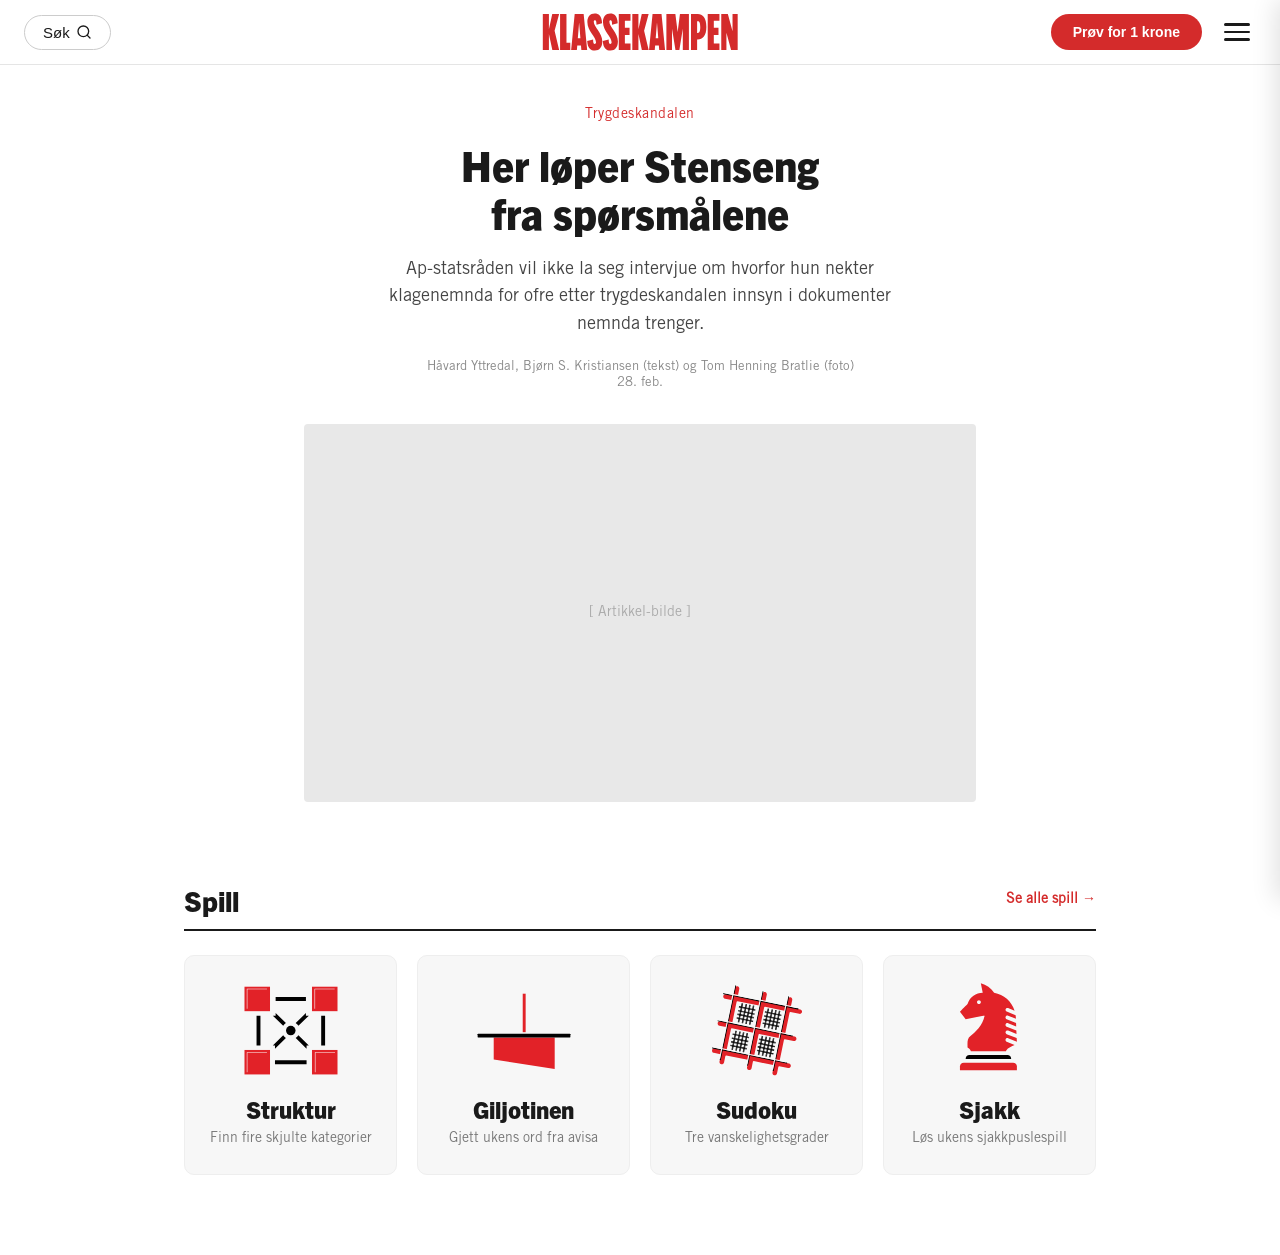
==== index.html @ 1e6fdad2 "Initial commit: KK env project" ====
<!DOCTYPE html>
<html lang="no">
<head>
  <meta charset="UTF-8">
  <meta name="viewport" content="width=device-width, initial-scale=1.0">
  <title>Klassekampen – Wireframe</title>
  <link rel="stylesheet" href="trade-gothic-lt-std-webfont/style.css">
  <style>
    /* ── Reset & Base ─────────────────────────────── */
    *, *::before, *::after { box-sizing: border-box; margin: 0; padding: 0; }

    body {
      font-family: 'Trade Gothic LT Std Regular', 'Helvetica Neue', -apple-system, BlinkMacSystemFont, 'Segoe UI', Roboto, Oxygen, Ubuntu, Cantarell, 'Fira Sans', 'Droid Sans', sans-serif;
      color: #1a1a1a;
      background: #fff;
      overflow-x: hidden;
    }

    /* ── Header ───────────────────────────────────── */
    header {
      position: sticky;
      top: 0;
      z-index: 100;
      display: flex;
      align-items: center;
      justify-content: space-between;
      padding: 14px 24px;
      background: #fff;
      border-bottom: 1px solid #e5e5e5;
    }

    .header-left { display: flex; align-items: center; }
    .header-center { position: absolute; left: 50%; transform: translateX(-50%); }
    .header-right { display: flex; align-items: center; gap: 16px; }

    /* Search button */
    .btn-search {
      display: flex;
      align-items: center;
      gap: 6px;
      background: none;
      border: 1.5px solid #ccc;
      border-radius: 24px;
      padding: 8px 18px;
      font-size: 15px;
      color: #1a1a1a;
      cursor: pointer;
      transition: border-color .2s;
    }
    .btn-search:hover { border-color: #888; }
    .btn-search svg { width: 16px; height: 16px; }

    /* Logo */
    .logo {
      display: flex;
      align-items: center;
      text-decoration: none;
    }
    .logo svg {
      height: 38px;
      width: auto;
      fill: #d42b2b;
    }
    @media (max-width: 600px) { .logo svg { height: 26px; } }

    /* CTA button */
    .btn-cta {
      background: #d42b2b;
      color: #fff;
      border: none;
      border-radius: 28px;
      padding: 10px 22px;
      font-size: 14px;
      font-weight: 600;
      cursor: pointer;
      white-space: nowrap;
      transition: background .2s;
    }
    .btn-cta:hover { background: #b82222; }

    /* Hamburger button */
    .btn-hamburger {
      background: none;
      border: none;
      cursor: pointer;
      display: flex;
      flex-direction: column;
      gap: 5px;
      padding: 6px;
    }
    .btn-hamburger span {
      display: block;
      width: 26px;
      height: 2.5px;
      background: #1a1a1a;
      border-radius: 2px;
      transition: all .3s ease;
    }

    /* ── Menu Overlay ─────────────────────────────── */
    .menu-overlay {
      position: fixed;
      top: 0;
      right: 0;
      width: 100%;
      max-width: 480px;
      height: 100vh;
      background: #fff;
      z-index: 200;
      transform: translateX(100%);
      transition: transform .35s cubic-bezier(.4, 0, .2, 1);
      overflow-y: auto;
      box-shadow: -4px 0 24px rgba(0,0,0,.12);
    }
    .menu-overlay.open { transform: translateX(0); }

    .menu-backdrop {
      position: fixed;
      inset: 0;
      background: rgba(0,0,0,.35);
      z-index: 199;
      opacity: 0;
      pointer-events: none;
      transition: opacity .35s ease;
    }
    .menu-backdrop.open { opacity: 1; pointer-events: all; }

    /* Menu header */
    .menu-header {
      display: flex;
      align-items: center;
      justify-content: space-between;
      padding: 18px 24px;
    }
    .menu-login {
      display: flex;
      align-items: center;
      gap: 10px;
      background: none;
      border: none;
      font-size: 15px;
      color: #1a1a1a;
      cursor: pointer;
    }
    .menu-login svg { width: 32px; height: 32px; }
    .btn-close {
      background: none;
      border: none;
      cursor: pointer;
      padding: 4px;
    }
    .btn-close svg { width: 28px; height: 28px; }

    /* Primary links */
    .menu-primary {
      padding: 8px 24px 20px;
    }
    .menu-primary a {
      display: block;
      font-family: 'Trade Gothic Next LT Pro Heavy', 'Trade Gothic LT Std Bold Condensed No. 20', 'Helvetica Neue', -apple-system, BlinkMacSystemFont, 'Segoe UI', Roboto, Oxygen, Ubuntu, Cantarell, 'Fira Sans', 'Droid Sans', sans-serif;
      font-weight: 900;
      font-size: 28px;
      color: #d42b2b;
      text-decoration: none;
      padding: 4px 0;
      transition: opacity .2s;
    }
    .menu-primary a:hover { opacity: .7; }

    /* Expandable sections */
    .menu-sections {
      padding: 0 24px;
    }
    .menu-section {
      border-top: 1px solid #e5e5e5;
    }
    .menu-section-btn {
      display: flex;
      align-items: center;
      justify-content: space-between;
      width: 100%;
      background: none;
      border: none;
      padding: 16px 0;
      font-size: 16px;
      color: #d42b2b;
      cursor: pointer;
      transition: opacity .2s;
    }
    .menu-section-btn:hover { opacity: .7; }
    .menu-section-btn .icon-plus {
      font-size: 22px;
      font-weight: 300;
      color: #999;
      transition: transform .25s ease;
    }
    .menu-section-btn.expanded .icon-plus { transform: rotate(45deg); }

    .menu-section-content {
      max-height: 0;
      overflow: hidden;
      transition: max-height .3s ease;
    }
    .menu-section-content a {
      display: block;
      padding: 8px 0 8px 12px;
      font-size: 15px;
      color: #444;
      text-decoration: none;
    }
    .menu-section-content a:hover { color: #d42b2b; }

    /* Plain links */
    .menu-plain {
      padding: 0 24px;
    }
    .menu-plain a {
      display: block;
      padding: 16px 0;
      font-size: 16px;
      color: #d42b2b;
      text-decoration: none;
      border-top: 1px solid #e5e5e5;
      transition: opacity .2s;
    }
    .menu-plain a:hover { opacity: .7; }

    /* Menu CTA */
    .menu-cta-wrap {
      display: flex;
      justify-content: center;
      padding: 28px 24px 20px;
    }
    .menu-cta-wrap .btn-cta {
      font-size: 16px;
      padding: 14px 32px;
    }

    /* Menu footer */
    .menu-footer {
      padding: 12px 24px 32px;
      display: flex;
      flex-wrap: wrap;
      gap: 4px 20px;
    }
    .menu-footer a {
      font-size: 14px;
      color: #666;
      text-decoration: none;
    }
    .menu-footer a:hover { color: #d42b2b; }

    /* ── Wireframe Content Area ───────────────────── */
    .content {
      max-width: 720px;
      margin: 0 auto;
      padding: 40px 24px 80px;
      text-align: center;
    }

    .wire-tag {
      display: inline-block;
      font-size: 14px;
      color: #d42b2b;
      margin-bottom: 16px;
      letter-spacing: .5px;
    }

    .wire-headline {
      font-family: 'Trade Gothic Next LT Pro Heavy', 'Trade Gothic LT Std Bold Condensed No. 20', 'Helvetica Neue', -apple-system, BlinkMacSystemFont, 'Segoe UI', Roboto, Oxygen, Ubuntu, Cantarell, 'Fira Sans', 'Droid Sans', sans-serif;
      font-size: 42px;
      font-weight: 900;
      line-height: 1.15;
      margin-bottom: 20px;
      color: #1a1a1a;
    }
    @media (max-width: 600px) { .wire-headline { font-size: 28px; } }

    .wire-lead {
      font-size: 18px;
      line-height: 1.55;
      color: #444;
      max-width: 560px;
      margin: 0 auto 20px;
    }

    .wire-byline {
      font-size: 13px;
      color: #888;
      margin-bottom: 32px;
    }

    .wire-image {
      width: 100%;
      aspect-ratio: 16/9;
      background: #e8e8e8;
      border-radius: 4px;
      display: flex;
      align-items: center;
      justify-content: center;
      color: #aaa;
      font-size: 14px;
    }

    /* ── Games Section ────────────────────────────── */
    .games-section {
      max-width: 960px;
      margin: 0 auto;
      padding: 0 24px 80px;
    }

    .games-section-header {
      display: flex;
      align-items: center;
      justify-content: space-between;
      margin-bottom: 24px;
      padding-bottom: 12px;
      border-bottom: 2px solid #1a1a1a;
    }

    .games-section-header h2 {
      font-family: 'Trade Gothic Next LT Pro Heavy', 'Trade Gothic LT Std Bold Condensed No. 20', 'Helvetica Neue', -apple-system, BlinkMacSystemFont, 'Segoe UI', Roboto, Oxygen, Ubuntu, Cantarell, 'Fira Sans', 'Droid Sans', sans-serif;
      font-size: 28px;
      font-weight: 900;
      color: #1a1a1a;
    }

    .games-section-header a {
      font-size: 14px;
      color: #d42b2b;
      text-decoration: none;
      font-weight: 600;
      transition: opacity .2s;
    }
    .games-section-header a:hover { opacity: .7; }

    .games-grid {
      display: grid;
      grid-template-columns: repeat(auto-fill, minmax(200px, 1fr));
      gap: 20px;
    }

    .game-card {
      background: #f7f7f7;
      border-radius: 10px;
      padding: 24px 20px;
      text-align: center;
      text-decoration: none;
      color: inherit;
      transition: transform .2s, box-shadow .2s;
      cursor: pointer;
      border: 1px solid #eee;
    }
    .game-card:hover {
      transform: translateY(-3px);
      box-shadow: 0 6px 20px rgba(0,0,0,.08);
    }

    .game-card-icon {
      width: 100px;
      height: 100px;
      margin: 0 auto 14px;
      display: flex;
      align-items: center;
      justify-content: center;
    }
    .game-card-icon svg,
    .game-card-icon img {
      width: 100px;
      height: 100px;
      object-fit: contain;
    }

    .game-card-title {
      font-family: 'Trade Gothic Next LT Pro Heavy', 'Trade Gothic LT Std Bold Condensed No. 20', 'Helvetica Neue', -apple-system, BlinkMacSystemFont, 'Segoe UI', Roboto, Oxygen, Ubuntu, Cantarell, 'Fira Sans', 'Droid Sans', sans-serif;
      font-size: 24px;
      font-weight: 900;
      margin-bottom: 6px;
      color: #1a1a1a;
    }

    .game-card-desc {
      font-family: 'Trade Gothic LT Std Regular', 'Helvetica Neue', -apple-system, BlinkMacSystemFont, 'Segoe UI', Roboto, Oxygen, Ubuntu, Cantarell, 'Fira Sans', 'Droid Sans', sans-serif;
      font-size: 14px;
      font-weight: normal;
      color: #777;
      line-height: 1.4;
    }

    .game-card-badge {
      display: inline-block;
      margin-top: 10px;
      font-size: 11px;
      font-weight: 600;
      text-transform: uppercase;
      letter-spacing: .5px;
      color: #fff;
      background: #d42b2b;
      border-radius: 4px;
      padding: 3px 8px;
    }
    .game-card-badge.green { background: #2a9d4e; }

    /* ── iPad (portrait & landscape) ──────────── */
    @media (max-width: 1024px) {
      .content { padding: 32px 20px 60px; }
      .games-section { padding: 0 20px 60px; }
      .games-grid { grid-template-columns: repeat(4, 1fr); gap: 16px; }
    }

    /* ── iPad mini / small tablets ────────────── */
    @media (max-width: 768px) {
      header { padding: 12px 16px; }
      .content { padding: 28px 16px 50px; }
      .wire-headline { font-size: 34px; }
      .wire-lead { font-size: 16px; }
      .games-section { padding: 0 16px 50px; }
      .games-grid { grid-template-columns: repeat(2, 1fr); gap: 16px; }
      .games-section-header h2 { font-size: 24px; }
    }

    /* ── iPhone (all sizes) ───────────────────── */
    @media (max-width: 600px) {
      header { padding: 10px 14px; }
      .header-right .header-cta { display: none !important; }
      .btn-search { padding: 6px 12px; font-size: 13px; }
      .content { padding: 24px 14px 40px; }
      .wire-headline { font-size: 28px; }
      .wire-lead { font-size: 15px; margin-bottom: 16px; }
      .wire-byline { font-size: 12px; margin-bottom: 24px; }
      .games-section { padding: 0 14px 40px; }
      .games-section-header { margin-bottom: 16px; padding-bottom: 10px; }
      .games-section-header h2 { font-size: 22px; }
      .games-grid { grid-template-columns: repeat(2, 1fr); gap: 12px; }
      .game-card { padding: 18px 14px; }
      .game-card-icon { width: 80px; height: 80px; }
      .game-card-icon svg, .game-card-icon img { width: 80px; height: 80px; }
      .game-card-title { font-size: 20px; }
      .game-card-desc { font-size: 13px; }
    }

    /* ── iPhone SE / small phones ─────────────── */
    @media (max-width: 375px) {
      header { padding: 8px 10px; }
      .btn-search { display: none; }
      .content { padding: 20px 10px 32px; }
      .wire-headline { font-size: 24px; }
      .wire-lead { font-size: 14px; }
      .games-section { padding: 0 10px 32px; }
      .games-grid { gap: 8px; }
      .game-card { padding: 14px 10px; }
      .game-card-icon { width: 64px; height: 64px; }
      .game-card-icon svg, .game-card-icon img { width: 64px; height: 64px; }
      .game-card-title { font-size: 17px; }
      .game-card-desc { font-size: 12px; }
    }

    /* ── Utility ──────────────────────────────────── */
    .sr-only {
      position: absolute;
      width: 1px; height: 1px;
      padding: 0; margin: -1px;
      overflow: hidden;
      clip: rect(0,0,0,0);
      border: 0;
    }
  </style>
</head>
<body>

<!-- ═══ HEADER ═══════════════════════════════════════ -->
<header>
  <div class="header-left">
    <button class="btn-search" aria-label="Søk">
      <span>Søk</span>
      <svg xmlns="http://www.w3.org/2000/svg" viewBox="0 0 24 24" fill="none"
           stroke="currentColor" stroke-width="2" stroke-linecap="round" stroke-linejoin="round">
        <circle cx="11" cy="11" r="8"/>
        <line x1="21" y1="21" x2="16.65" y2="16.65"/>
      </svg>
    </button>
  </div>

  <div class="header-center">
    <a href="#" class="logo" aria-label="Klassekampen">
      <svg xmlns="http://www.w3.org/2000/svg" viewBox="0 0 201 39">
        <path d="M183.903 37.9992H189.193V20.1763L193.992 38.0029H200.75V1.12608H195.46V18.8528L190.661 1.12608H183.903V37.9992ZM182.044 37.9992V31.2412H176.262V22.6237H181.06V15.13H176.262V7.88406H182.04V1.12608H169.992V37.9992H182.044ZM159.123 8.37206H160.002C161.326 8.37206 162.354 9.83974 162.354 14.4461C162.354 19.0007 161.326 20.5202 160.002 20.5202H159.123V8.37206ZM152.853 37.9992H159.123V27.2264H159.807C164.753 27.2264 168.62 23.4555 168.62 14.4461C168.62 5.09288 164.753 1.12608 159.807 1.12608H152.853V37.9992ZM127.584 37.9992H133.362V16.1097L136.889 37.9992H140.904L144.431 16.1097V37.9992H150.701V1.12608H141.496L139.144 19.3926L136.793 1.12608H127.588V37.9992H127.584ZM116.615 26.0027L117.939 9.79168L119.262 26.0027H116.615ZM109.758 37.9992H115.636L116.028 33.3485H119.846L120.238 37.9992H126.213L122.59 1.12238H113.384L109.758 37.9992ZM92.6186 37.9992H98.8886V21.4961L102.415 37.9992H109.369L104.715 18.265L109.366 1.12608H102.316L98.8886 16.6975V1.12608H92.6186V37.9992ZM78.7108 37.9992H90.7591V31.2412H84.9808V22.6237H89.7794V15.13H84.9808V7.88406H90.7591V1.12608H78.7108V37.9992ZM62.3038 28.6978C62.7918 36.3874 66.0266 38.5427 70.1894 38.5427C75.036 38.5427 77.8272 35.1156 77.8272 29.0416C77.8272 20.3723 69.0618 14.3019 69.0618 9.01162C69.0618 7.78794 69.7457 7.34801 70.3335 7.34801C71.4093 7.34801 71.853 8.76763 71.853 12.0505L77.6313 10.4349C77.1433 2.74533 74.0563 0.590027 70.0415 0.590027C65.2909 0.590027 62.4998 4.06514 62.4998 9.1595C62.4998 18.4166 71.365 24.243 71.365 30.1174C71.365 31.293 70.6811 31.781 70.0932 31.781C68.8696 31.781 68.3779 30.3614 68.3779 27.0785L62.3038 28.6978ZM46.2924 28.6978C46.7804 36.3874 50.0152 38.5427 54.178 38.5427C59.0246 38.5427 61.8158 35.1156 61.8158 29.0416C61.8158 20.3723 53.0504 14.3019 53.0504 9.01162C53.0504 7.78794 53.7343 7.34801 54.3222 7.34801C55.398 7.34801 55.8416 8.76763 55.8416 12.0505L61.6199 10.4349C61.1319 2.74533 58.045 0.590027 54.0301 0.590027C49.2795 0.590027 46.4884 4.06514 46.4884 9.1595C46.4884 18.4166 55.3536 24.243 55.3536 30.1174C55.3536 31.293 54.6697 31.781 54.0819 31.781C52.8582 31.781 52.3665 30.3614 52.3665 27.0785L46.2924 28.6978ZM36.6915 26.0027L38.015 9.79168L39.3385 26.0027H36.6915ZM29.8374 37.9992H35.7155L36.1074 33.3485H39.9263L40.3182 37.9992H46.2924L42.6694 1.12238H33.4641L29.8374 37.9992ZM18.4768 37.9992H28.9575V30.5092H25.0388V1.12608H18.4768V37.9992ZM0.75 1.12608V38.0029H7.01629V21.4961L10.5432 37.9992H17.4971L12.8426 18.265L17.4971 1.12608H10.4433L7.01629 16.6975V1.12608H0.75Z"/>
      </svg>
    </a>
  </div>

  <div class="header-right">
    <button class="btn-cta header-cta">Prøv for 1 krone</button>
    <button class="btn-hamburger" id="menuOpen" aria-label="Åpne meny">
      <span></span><span></span><span></span>
    </button>
  </div>
</header>

<!-- ═══ MENU OVERLAY ════════════════════════════════ -->
<div class="menu-backdrop" id="menuBackdrop"></div>

<nav class="menu-overlay" id="menuOverlay" aria-label="Hovedmeny">
  <!-- Menu header -->
  <div class="menu-header">
    <button class="menu-login" aria-label="Logg inn">
      <svg xmlns="http://www.w3.org/2000/svg" viewBox="0 0 24 24" fill="none"
           stroke="currentColor" stroke-width="1.5" stroke-linecap="round" stroke-linejoin="round">
        <circle cx="12" cy="8" r="4"/>
        <path d="M4 20c0-4 4-7 8-7s8 3 8 7"/>
      </svg>
      Logg inn
    </button>
    <button class="btn-close" id="menuClose" aria-label="Lukk meny">
      <svg xmlns="http://www.w3.org/2000/svg" viewBox="0 0 24 24" fill="none"
           stroke="currentColor" stroke-width="2" stroke-linecap="round" stroke-linejoin="round">
        <line x1="18" y1="6" x2="6" y2="18"/>
        <line x1="6" y1="6" x2="18" y2="18"/>
      </svg>
    </button>
  </div>

  <!-- Primary links -->
  <div class="menu-primary">
    <a href="#">Utgaven</a>
    <a href="#">E-avisa</a>
    <a href="#">Podkast</a>
    <a href="#">Arrangementer</a>
    <a href="#spill">Spill</a>
  </div>

  <!-- Expandable sections -->
  <div class="menu-sections">
    <div class="menu-section">
      <button class="menu-section-btn" aria-expanded="false">
        Nyheter <span class="icon-plus">+</span>
      </button>
      <div class="menu-section-content">
        <a href="#">Innenriks</a>
        <a href="#">Utenriks</a>
        <a href="#">Politikk</a>
        <a href="#">Økonomi</a>
      </div>
    </div>

    <div class="menu-section">
      <button class="menu-section-btn" aria-expanded="false">
        Meninger <span class="icon-plus">+</span>
      </button>
      <div class="menu-section-content">
        <a href="#">Leder</a>
        <a href="#">Kommentar</a>
        <a href="#">Kronikk</a>
        <a href="#">Debatt</a>
      </div>
    </div>

    <div class="menu-section">
      <button class="menu-section-btn" aria-expanded="false">
        Kultur <span class="icon-plus">+</span>
      </button>
      <div class="menu-section-content">
        <a href="#">Litteratur</a>
        <a href="#">Musikk</a>
        <a href="#">Film</a>
        <a href="#">Kunst</a>
      </div>
    </div>

    <div class="menu-section">
      <button class="menu-section-btn" aria-expanded="false">
        Dybde <span class="icon-plus">+</span>
      </button>
      <div class="menu-section-content">
        <a href="#">Reportasje</a>
        <a href="#">Intervju</a>
        <a href="#">Feature</a>
      </div>
    </div>
  </div>

  <!-- Plain links -->
  <div class="menu-plain">
    <a href="#">Kviss og krydder</a>
    <a href="#">Bokmagasinet</a>
    <a href="#">Musikkmagasinet</a>
  </div>

  <!-- CTA -->
  <div class="menu-cta-wrap">
    <button class="btn-cta">Prøv for 1 krone</button>
  </div>

  <!-- Footer links -->
  <div class="menu-footer">
    <a href="#">Kontakt</a>
    <a href="#">Tips oss</a>
    <a href="#">Ledige stillinger</a>
    <a href="#">Delta i debatten</a>
  </div>
</nav>

<!-- ═══ WIREFRAME CONTENT ═══════════════════════════ -->
<main class="content">
  <span class="wire-tag">Trygdeskandalen</span>
  <h1 class="wire-headline">Her løper Stenseng<br>fra spørsmålene</h1>
  <p class="wire-lead">
    Ap-statsråden vil ikke la seg intervjue om hvorfor hun
    nekter klagenemnda for ofre etter trygdeskandalen
    innsyn i dokumenter nemnda trenger.
  </p>
  <p class="wire-byline">
    Håvard Yttredal, Bjørn S. Kristiansen (tekst) og Tom Henning Bratlie (foto)<br>28. feb.
  </p>
  <div class="wire-image">[ Artikkel-bilde ]</div>
</main>

<!-- ═══ GAMES SECTION ═══════════════════════════════ -->
<section class="games-section" id="spill">
  <div class="games-section-header">
    <h2>Spill</h2>
    <a href="#">Se alle spill &rarr;</a>
  </div>

  <div class="games-grid">
    <!-- Struktur -->
    <a href="ukens-struktur.html" class="game-card">
      <div class="game-card-icon">
        <img src="struktur.svg" alt="" width="56" height="56">
      </div>
      <div class="game-card-title">Struktur</div>
      <div class="game-card-desc">Finn fire skjulte kategorier</div>
    </a>

    <!-- Giljotinen -->
    <a href="guillotine.html" class="game-card">
      <div class="game-card-icon">
        <img src="giljotinen.svg" alt="" width="56" height="56">
      </div>
      <div class="game-card-title">Giljotinen</div>
      <div class="game-card-desc">Gjett ukens ord fra avisa</div>
    </a>

    <!-- Sudoku -->
    <a href="sudoku.html" class="game-card">
      <div class="game-card-icon">
        <img src="sudoku.svg" alt="" width="56" height="56">
      </div>
      <div class="game-card-title">Sudoku</div>
      <div class="game-card-desc">Tre vanskelighetsgrader</div>
    </a>

    <!-- Sjakk -->
    <a href="sjakk.html" class="game-card">
      <div class="game-card-icon">
        <img src="horse.svg" alt="" width="56" height="56">
      </div>
      <div class="game-card-title">Sjakk</div>
      <div class="game-card-desc">Løs ukens sjakkpuslespill</div>
    </a>
  </div>
</section>

<!-- ═══ SCRIPT ══════════════════════════════════════ -->
<script>
  const overlay  = document.getElementById('menuOverlay');
  const backdrop = document.getElementById('menuBackdrop');
  const openBtn  = document.getElementById('menuOpen');
  const closeBtn = document.getElementById('menuClose');

  function openMenu() {
    overlay.classList.add('open');
    backdrop.classList.add('open');
    document.body.style.overflow = 'hidden';
  }

  function closeMenu() {
    overlay.classList.remove('open');
    backdrop.classList.remove('open');
    document.body.style.overflow = '';
  }

  openBtn.addEventListener('click', openMenu);
  closeBtn.addEventListener('click', closeMenu);
  backdrop.addEventListener('click', closeMenu);

  // Expandable sections
  document.querySelectorAll('.menu-section-btn').forEach(btn => {
    btn.addEventListener('click', () => {
      const content = btn.nextElementSibling;
      const isOpen  = btn.classList.toggle('expanded');
      btn.setAttribute('aria-expanded', isOpen);
      content.style.maxHeight = isOpen ? content.scrollHeight + 'px' : '0';
    });
  });

  // Esc key to close
  document.addEventListener('keydown', e => {
    if (e.key === 'Escape') closeMenu();
  });
</script>

</body>
</html>
---- trade-gothic-lt-std-webfont/style.css ----
/* #### Generated By: http://font.download #### */

    @font-face {
    font-family: 'Trade Gothic LT Std Regular';
    font-style: normal;
    font-weight: normal;
    src: local('Trade Gothic LT Std Regular'), url('trade-gothic-lt-std-58a78e64434a9.woff') format('woff');
    }
    

    @font-face {
    font-family: 'Trade Gothic LT Std Bold Condensed No. 20';
    font-style: normal;
    font-weight: normal;
    src: local('Trade Gothic LT Std Bold Condensed No. 20'), url('trade-gothic-lt-std-bold-condensed-no-20-5872def1d27d8.woff') format('woff');
    }

    @font-face {
    font-family: 'Trade Gothic Next LT Pro Heavy';
    font-style: normal;
    font-weight: 900;
    src: local('Trade Gothic Next LT Pro Heavy'), url('../TradeGothicNextLTPro-Hv.otf') format('opentype');
    }
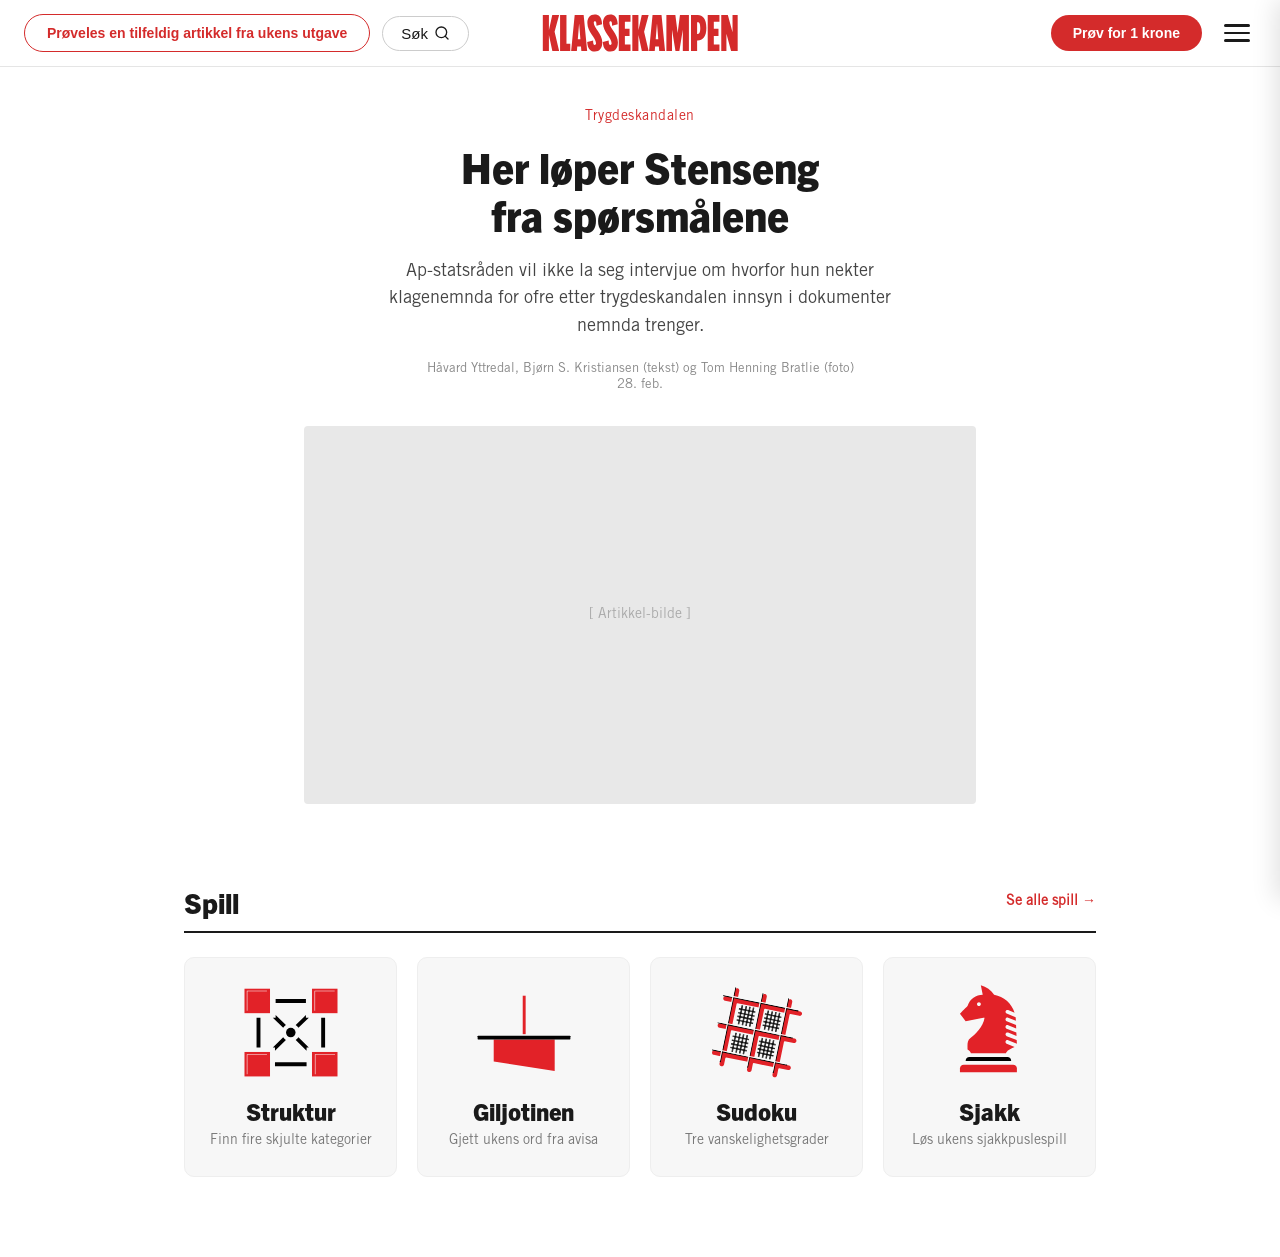
==== commit 2a07580f: "Add "Prøveles" outline button on the left side of header Adds a stroke-style CTA button that navigat" ====
--- a/index.html
+++ b/index.html
@@ -29,7 +29,7 @@
       border-bottom: 1px solid #e5e5e5;
     }
 
-    .header-left { display: flex; align-items: center; }
+    .header-left { display: flex; align-items: center; gap: 12px; }
     .header-center { position: absolute; left: 50%; transform: translateX(-50%); }
     .header-right { display: flex; align-items: center; gap: 16px; }
 
@@ -77,6 +77,24 @@
       transition: background .2s;
     }
     .btn-cta:hover { background: #b82222; }
+
+    /* CTA outline button */
+    .btn-cta-outline {
+      background: transparent;
+      color: #d42b2b;
+      border: 1.5px solid #d42b2b;
+      border-radius: 28px;
+      padding: 10px 22px;
+      font-size: 14px;
+      font-weight: 600;
+      cursor: pointer;
+      white-space: nowrap;
+      transition: background .2s, color .2s;
+    }
+    .btn-cta-outline:hover {
+      background: #d42b2b;
+      color: #fff;
+    }
 
     /* Hamburger button */
     .btn-hamburger {
@@ -471,6 +489,7 @@
 <!-- ═══ HEADER ═══════════════════════════════════════ -->
 <header>
   <div class="header-left">
+    <button class="btn-cta-outline header-cta" id="proveles">Prøveles en tilfeldig artikkel fra ukens utgave</button>
     <button class="btn-search" aria-label="Søk">
       <span>Søk</span>
       <svg xmlns="http://www.w3.org/2000/svg" viewBox="0 0 24 24" fill="none"
@@ -587,7 +606,8 @@
   </div>
 
   <!-- CTA -->
-  <div class="menu-cta-wrap">
+  <div class="menu-cta-wrap" style="gap: 12px; flex-wrap: wrap;">
+    <button class="btn-cta-outline" id="proveles-menu" style="font-size:16px; padding:14px 32px;">Prøveles en tilfeldig artikkel fra ukens utgave</button>
     <button class="btn-cta">Prøv for 1 krone</button>
   </div>
 
@@ -698,6 +718,31 @@
   document.addEventListener('keydown', e => {
     if (e.key === 'Escape') closeMenu();
   });
+
+  // Prøveles – navigate to a random free article
+  const freeArticles = [
+    'https://klassekampen.no/artikkel/2025-02-28/her-loper-stenseng-fra-sporsmalene',
+    'https://klassekampen.no/artikkel/2025-02-27/klimaet-kan-ikke-vente',
+    'https://klassekampen.no/artikkel/2025-02-26/den-stille-satisfaksjonen',
+    'https://klassekampen.no/artikkel/2025-02-25/kampen-om-fortellingen',
+    'https://klassekampen.no/artikkel/2025-02-24/velferdsstatens-grenser',
+    'https://klassekampen.no/artikkel/2025-02-23/maktens-blinde-flekker',
+    'https://klassekampen.no/artikkel/2025-02-22/arbeiderklassens-nye-ansikt',
+    'https://klassekampen.no/artikkel/2025-02-21/framtidas-fagbevegelse',
+    'https://klassekampen.no/artikkel/2025-02-20/den-norske-modellen-under-press',
+    'https://klassekampen.no/artikkel/2025-02-19/kulturens-krise'
+  ];
+
+  function goToRandomArticle() {
+    const url = freeArticles[Math.floor(Math.random() * freeArticles.length)];
+    window.open(url, '_blank');
+  }
+
+  document.getElementById('proveles').addEventListener('click', goToRandomArticle);
+  document.getElementById('proveles-menu').addEventListener('click', () => {
+    closeMenu();
+    goToRandomArticle();
+  });
 </script>
 
 </body>
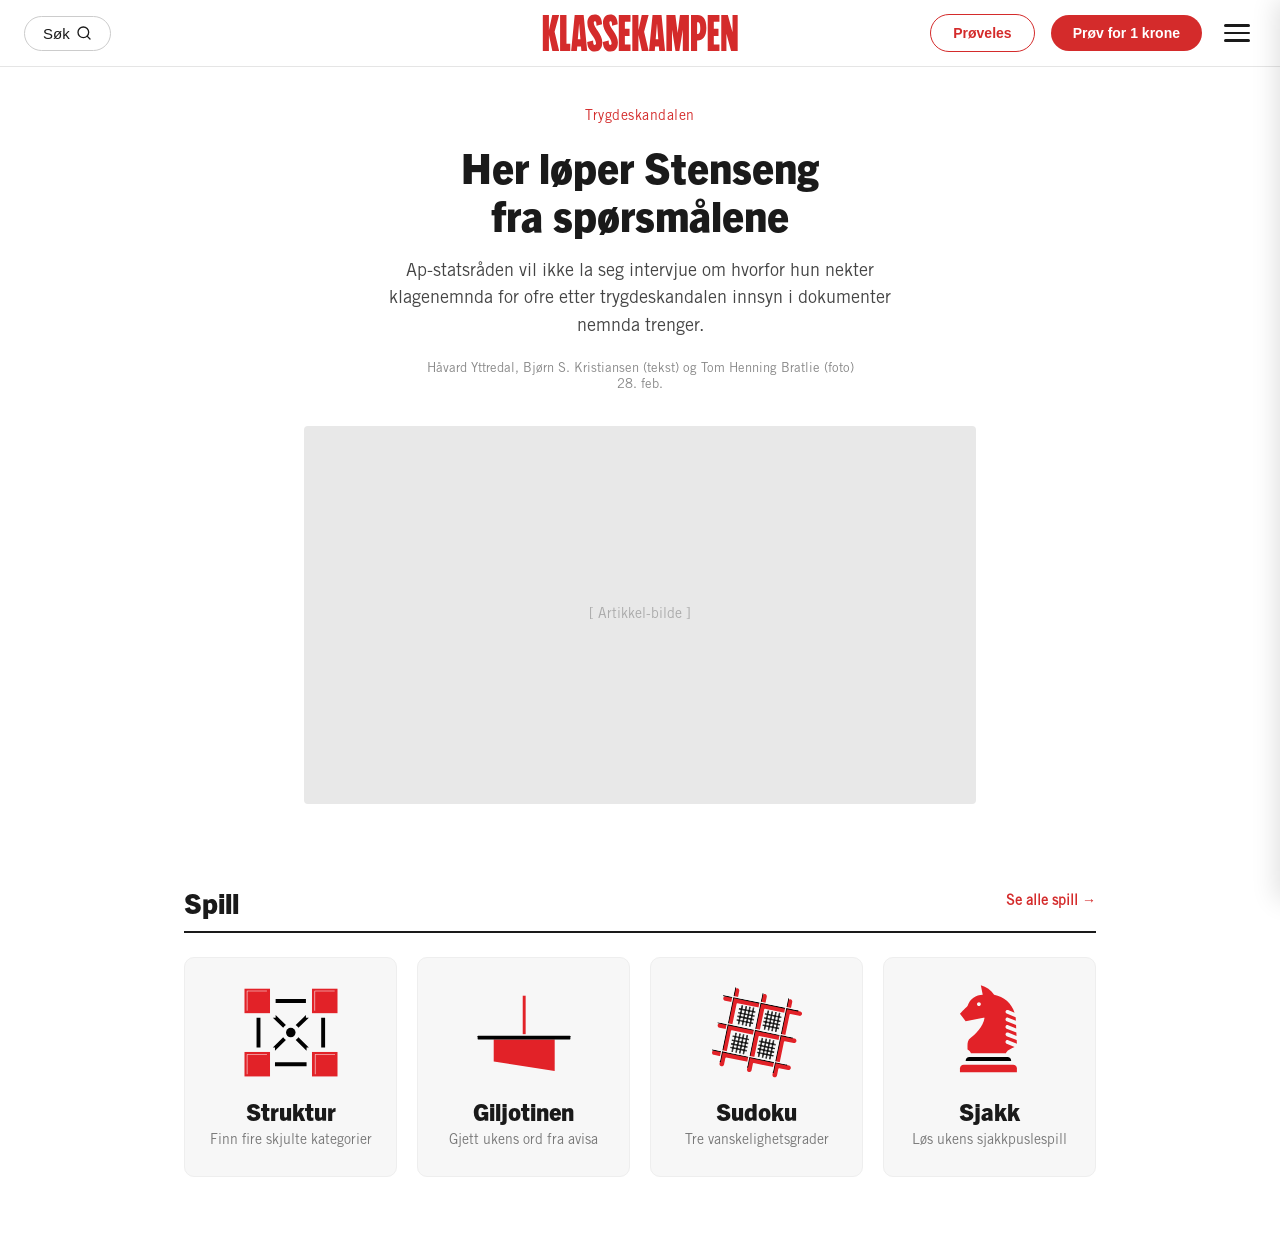
==== commit 28e3aece: "Move Prøveles button to right side with shorter label Made-with: Cursor" ====
--- a/index.html
+++ b/index.html
@@ -489,7 +489,6 @@
 <!-- ═══ HEADER ═══════════════════════════════════════ -->
 <header>
   <div class="header-left">
-    <button class="btn-cta-outline header-cta" id="proveles">Prøveles en tilfeldig artikkel fra ukens utgave</button>
     <button class="btn-search" aria-label="Søk">
       <span>Søk</span>
       <svg xmlns="http://www.w3.org/2000/svg" viewBox="0 0 24 24" fill="none"
@@ -509,6 +508,7 @@
   </div>
 
   <div class="header-right">
+    <button class="btn-cta-outline header-cta" id="proveles">Prøveles</button>
     <button class="btn-cta header-cta">Prøv for 1 krone</button>
     <button class="btn-hamburger" id="menuOpen" aria-label="Åpne meny">
       <span></span><span></span><span></span>
@@ -607,7 +607,7 @@
 
   <!-- CTA -->
   <div class="menu-cta-wrap" style="gap: 12px; flex-wrap: wrap;">
-    <button class="btn-cta-outline" id="proveles-menu" style="font-size:16px; padding:14px 32px;">Prøveles en tilfeldig artikkel fra ukens utgave</button>
+    <button class="btn-cta-outline" id="proveles-menu" style="font-size:16px; padding:14px 32px;">Prøveles</button>
     <button class="btn-cta">Prøv for 1 krone</button>
   </div>
 
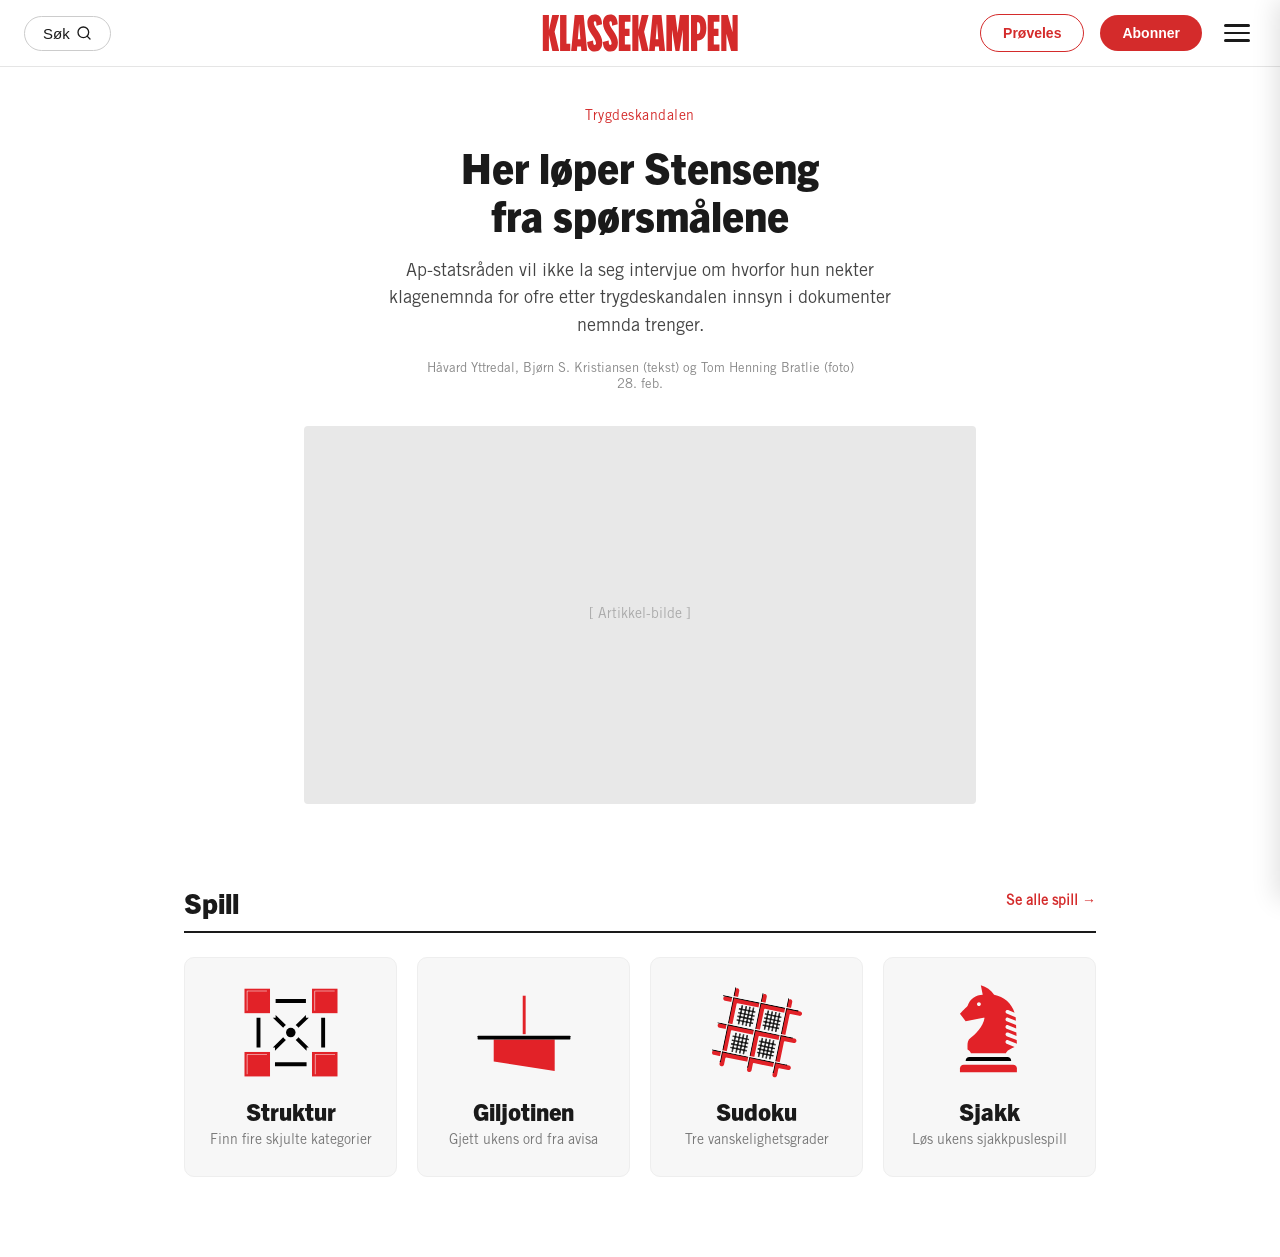
==== commit 86424119: "Rename CTA buttons from 'Prøv for 1 krone' to 'Abonner' Made-with: Cursor" ====
--- a/index.html
+++ b/index.html
@@ -509,7 +509,7 @@
 
   <div class="header-right">
     <button class="btn-cta-outline header-cta" id="proveles">Prøveles</button>
-    <button class="btn-cta header-cta">Prøv for 1 krone</button>
+    <button class="btn-cta header-cta" onclick="window.location.href='bestill.html'">Abonner</button>
     <button class="btn-hamburger" id="menuOpen" aria-label="Åpne meny">
       <span></span><span></span><span></span>
     </button>
@@ -608,7 +608,7 @@
   <!-- CTA -->
   <div class="menu-cta-wrap" style="gap: 12px; flex-wrap: wrap;">
     <button class="btn-cta-outline" id="proveles-menu" style="font-size:16px; padding:14px 32px;">Prøveles</button>
-    <button class="btn-cta">Prøv for 1 krone</button>
+    <button class="btn-cta" onclick="window.location.href='bestill.html'">Abonner</button>
   </div>
 
   <!-- Footer links -->
